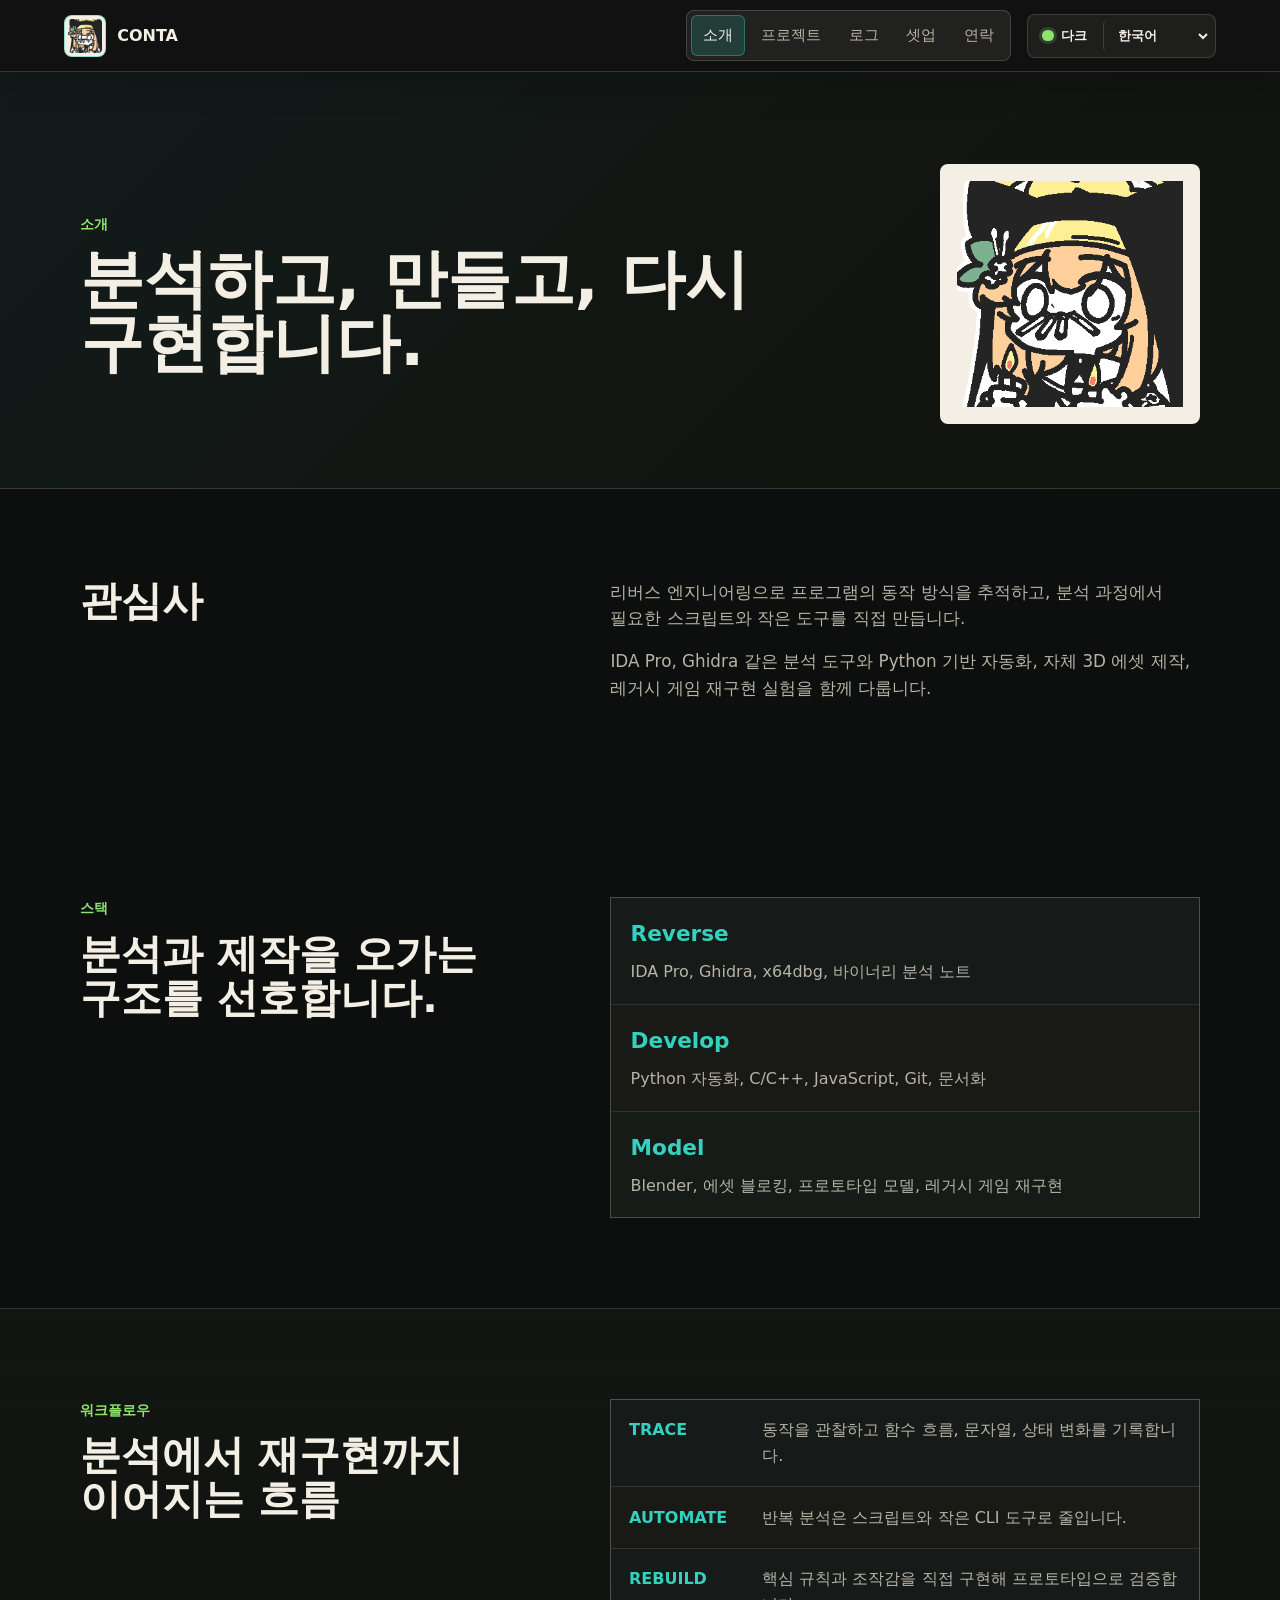
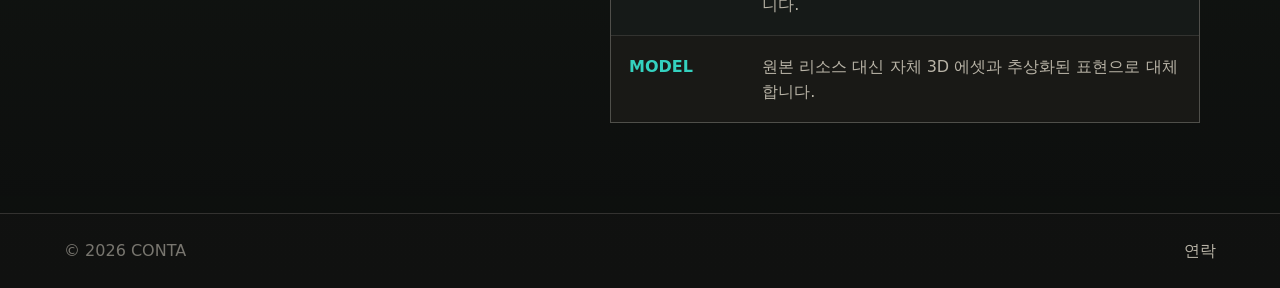
==== about.html @ db6c0907 "Adjust orbit profile and icon sizing" ====
<!doctype html>
<html lang="ko">
  <head>
    <meta charset="utf-8" />
    <meta name="viewport" content="width=device-width, initial-scale=1" />
    <meta
      name="description"
      content="CONTA의 소개. 리버스 엔지니어링, 개발, 레거시 게임 재구현에 관심을 둔 포트폴리오입니다."
    />
    <title>About | CONTA</title>
    <link rel="icon" type="image/png" href="assets/conta.png" />
    <link rel="stylesheet" href="styles.css?v=terminal-orbit-size-20260613" />
  </head>
  <body data-page="about">
    <header class="site-header" data-header>
      <a class="brand" href="index.html" aria-label="CONTA home">
        <img class="brand-avatar" src="assets/conta.png" alt="" />
        <span>CONTA</span>
      </a>
      <div class="header-actions">
        <nav class="site-nav" aria-label="Main navigation">
          <a href="about.html" data-nav="about" data-i18n="navAbout">About</a>
          <a href="projects.html" data-nav="projects" data-i18n="navProjects">Projects</a>
          <a href="blog.html" data-nav="blog" data-i18n="navBlog">Log</a>
          <a href="setup.html" data-nav="setup" data-i18n="navSetup">Setup</a>
          <a href="contact.html" data-nav="contact" data-i18n="navContact">Contact</a>
        </nav>
        <div class="site-controls" aria-label="Display preferences">
          <button class="theme-toggle" type="button" data-theme-toggle>
            <span class="theme-dot" aria-hidden="true"></span>
            <span data-theme-label>Dark</span>
          </button>
          <select class="language-select" data-lang-select aria-label="Language">
            <option value="ko">한국어</option>
            <option value="en">English</option>
            <option value="zh">中文</option>
          </select>
        </div>
      </div>
    </header>

    <main class="page-main">
      <section class="page-hero" aria-labelledby="about-title">
        <div class="section-inner page-hero-inner">
          <div>
            <p class="section-kicker" data-i18n="aboutKicker">About</p>
            <h1 id="about-title" data-i18n="aboutTitle">분석하고, 만들고, 시각화합니다.</h1>
          </div>
          <img class="page-avatar" src="assets/conta.png" alt="CONTA profile illustration" />
        </div>
      </section>

      <section class="section about-section">
        <div class="section-inner about-grid">
          <div>
            <h2 data-i18n="aboutInterestTitle">관심사</h2>
          </div>
          <div class="about-copy">
            <p data-i18n="aboutP1">
              리버스 엔지니어링을 통해 프로그램이 어떻게 동작하는지 살펴보고,
              분석 과정에서 필요한 스크립트와 작은 도구를 직접 만드는 일에
              관심이 많습니다.
            </p>
            <p data-i18n="aboutP2">
              IDA Pro, Ghidra 같은 분석 도구와 Python 기반 자동화, 그리고
              Blender를 활용한 자체 3D 에셋 제작과 레거시 게임 재구현 실험을
              함께 다루고 있습니다.
            </p>
          </div>
        </div>
      </section>

      <section class="section stack-section">
        <div class="section-inner stack-layout">
          <div>
            <p class="section-kicker" data-i18n="stackKicker">Stack</p>
            <h2 data-i18n="stackTitle">분석과 제작을 오가는 구조를 선호합니다.</h2>
          </div>
          <div class="stack-groups">
            <div class="stack-group">
              <h3>Reverse</h3>
              <p data-i18n="stackReverse">IDA Pro, Ghidra, x64dbg, binary analysis notes</p>
            </div>
            <div class="stack-group">
              <h3>Develop</h3>
              <p data-i18n="stackDevelop">Python tooling, C/C++, JavaScript, Git, documentation</p>
            </div>
            <div class="stack-group">
              <h3>Model</h3>
              <p data-i18n="stackModel">Blender, asset blocking, prototype models, legacy game recreation</p>
            </div>
          </div>
        </div>
      </section>

      <section class="section workflow-section">
        <div class="section-inner workflow-layout">
          <div>
            <p class="section-kicker" data-i18n="workflowKicker">Workflow</p>
            <h2 data-i18n="workflowTitle">분석에서 재구현까지 이어지는 흐름</h2>
          </div>
          <ol class="workflow-list">
            <li>
              <span>Trace</span>
              <p data-i18n="workflowTrace">동작을 관찰하고 함수 흐름, 문자열, 상태 변화를 기록합니다.</p>
            </li>
            <li>
              <span>Automate</span>
              <p data-i18n="workflowAutomate">반복 분석은 스크립트와 작은 CLI 도구로 줄입니다.</p>
            </li>
            <li>
              <span>Rebuild</span>
              <p data-i18n="workflowRebuild">핵심 규칙과 조작감을 직접 구현해 프로토타입으로 검증합니다.</p>
            </li>
            <li>
              <span>Model</span>
              <p data-i18n="workflowModel">원본 리소스 대신 자체 3D 에셋과 추상화된 표현으로 대체합니다.</p>
            </li>
          </ol>
        </div>
      </section>
    </main>

    <footer class="site-footer">
      <span>© 2026 CONTA</span>
      <a href="contact.html" data-i18n="footerContact">Contact</a>
    </footer>

    <script src="script.js?v=terminal-orbit-size-20260613"></script>
  </body>
</html>
---- styles.css ----
:root {
  color-scheme: dark;
  --bg: #101110;
  --bg-elevated: #171917;
  --bg-soft: #121410;
  --panel: rgba(23, 25, 23, 0.92);
  --panel-cool: rgba(18, 30, 30, 0.94);
  --panel-warm: rgba(33, 27, 20, 0.94);
  --panel-olive: rgba(24, 32, 21, 0.94);
  --ink: #f4efe5;
  --muted: #b8b3a6;
  --subtle: #78766f;
  --line: rgba(244, 239, 229, 0.15);
  --teal: #34d1bf;
  --amber: #ffb25f;
  --green: #8ee36d;
  --charcoal: #0b0c0b;
  --avatar-bg: #f4efe5;
  --header-bg: rgba(16, 17, 16, 0.5);
  --header-bg-strong: rgba(16, 17, 16, 0.88);
  --nav-bg: rgba(244, 239, 229, 0.075);
  --nav-hover-bg: rgba(244, 239, 229, 0.09);
  --nav-active-bg: rgba(52, 209, 191, 0.16);
  --nav-border: rgba(244, 239, 229, 0.16);
  --hero-band: rgba(18, 30, 30, 0.78);
  --content-band: rgba(13, 15, 14, 0.92);
  --content-band-alt: rgba(18, 22, 18, 0.98);
  --control-bg: rgba(244, 239, 229, 0.06);
  --button-secondary-bg: rgba(244, 239, 229, 0.08);
  --terminal-bg: rgba(8, 9, 8, 0.82);
  --terminal-chrome: rgba(244, 239, 229, 0.08);
  --shadow: rgba(0, 0, 0, 0.35);
  --page-gutter: clamp(1.25rem, 5vw, 4.5rem);
  --content-width: min(1120px, calc(100vw - (var(--page-gutter) * 2)));
  --section-y: clamp(4rem, 7vw, 6rem);
}

:root[data-theme="light"] {
  color-scheme: light;
  --bg: #f5f5f7;
  --bg-elevated: #ffffff;
  --bg-soft: #fbfbfd;
  --panel: rgba(255, 255, 255, 0.88);
  --panel-cool: rgba(239, 250, 248, 0.92);
  --panel-warm: rgba(255, 247, 236, 0.94);
  --panel-olive: rgba(243, 251, 239, 0.94);
  --ink: #1d1d1f;
  --muted: #5f6368;
  --subtle: #86868b;
  --line: rgba(29, 29, 31, 0.13);
  --teal: #007c78;
  --amber: #9b5b00;
  --green: #1f7a45;
  --charcoal: #ffffff;
  --avatar-bg: #ffffff;
  --header-bg: rgba(245, 245, 247, 0.72);
  --header-bg-strong: rgba(255, 255, 255, 0.9);
  --nav-bg: rgba(29, 29, 31, 0.055);
  --nav-hover-bg: rgba(29, 29, 31, 0.075);
  --nav-active-bg: rgba(0, 124, 120, 0.12);
  --nav-border: rgba(29, 29, 31, 0.12);
  --hero-band: rgba(239, 250, 248, 0.9);
  --content-band: rgba(255, 255, 255, 0.98);
  --content-band-alt: rgba(244, 248, 246, 0.96);
  --control-bg: rgba(29, 29, 31, 0.055);
  --button-secondary-bg: rgba(29, 29, 31, 0.055);
  --terminal-bg: rgba(255, 255, 255, 0.82);
  --terminal-chrome: rgba(29, 29, 31, 0.055);
  --shadow: rgba(0, 0, 0, 0.12);
}

* {
  box-sizing: border-box;
}

html {
  scroll-behavior: smooth;
}

body {
  margin: 0;
  background:
    linear-gradient(180deg, var(--bg), var(--content-band-alt) 38%, var(--bg) 100%);
  color: var(--ink);
  font-family:
    Inter, ui-sans-serif, system-ui, -apple-system, BlinkMacSystemFont, "Segoe UI",
    sans-serif;
  line-height: 1.6;
  letter-spacing: 0;
  transition:
    background 180ms ease,
    color 180ms ease;
}

a {
  color: inherit;
  text-decoration: none;
}

button {
  font: inherit;
  letter-spacing: 0;
}

.site-header {
  position: fixed;
  z-index: 20;
  top: 0;
  left: 0;
  right: 0;
  display: flex;
  align-items: center;
  justify-content: space-between;
  gap: 1.5rem;
  min-height: 72px;
  padding: 0 var(--page-gutter);
  background:
    linear-gradient(180deg, var(--header-bg-strong), var(--header-bg)),
    var(--bg);
  border-bottom: 1px solid var(--nav-border);
  box-shadow: 0 10px 34px rgba(0, 0, 0, 0.18);
  backdrop-filter: blur(18px);
  transition:
    background 180ms ease,
    border-color 180ms ease;
}

.site-header.is-scrolled {
  background:
    linear-gradient(180deg, var(--header-bg-strong), var(--header-bg)),
    var(--bg);
  border-color: var(--line);
}

.brand {
  display: inline-flex;
  align-items: center;
  gap: 0.7rem;
  min-width: max-content;
  font-weight: 700;
}

.brand-avatar {
  width: 42px;
  height: 42px;
  padding: 3px;
  border: 1px solid rgba(52, 209, 191, 0.5);
  border-radius: 8px;
  background: var(--avatar-bg);
  object-fit: contain;
}

.header-actions {
  display: flex;
  align-items: center;
  justify-content: flex-end;
  gap: 1rem;
  min-width: 0;
}

.site-nav {
  display: flex;
  align-items: center;
  gap: 0.25rem;
  padding: 0.24rem;
  border: 1px solid var(--nav-border);
  border-radius: 8px;
  color: var(--muted);
  background: var(--nav-bg);
  font-size: 0.95rem;
  scrollbar-width: none;
}

.site-nav::-webkit-scrollbar {
  display: none;
}

.site-nav a {
  padding: 0.46rem 0.68rem;
  border: 1px solid transparent;
  border-radius: 6px;
  white-space: nowrap;
  transition:
    background 160ms ease,
    color 160ms ease,
    border-color 160ms ease;
}

.site-nav a:hover,
.site-nav a.is-active {
  color: var(--ink);
  background: var(--nav-active-bg);
  border-color: color-mix(in srgb, var(--teal) 38%, transparent);
}

.site-nav a:hover {
  background: var(--nav-hover-bg);
}

.site-controls {
  display: inline-flex;
  align-items: center;
  gap: 0.35rem;
  padding: 0.25rem;
  border: 1px solid var(--line);
  border-radius: 8px;
  background: var(--control-bg);
}

.theme-toggle,
.language-select {
  min-height: 34px;
  border: 0;
  border-radius: 6px;
  color: var(--ink);
  background: transparent;
  font-size: 0.82rem;
  font-weight: 700;
}

.theme-toggle {
  display: inline-flex;
  align-items: center;
  gap: 0.45rem;
  padding: 0 0.65rem;
  cursor: pointer;
}

.theme-dot {
  width: 0.72rem;
  height: 0.72rem;
  border-radius: 50%;
  background: var(--green);
  box-shadow: 0 0 0 3px color-mix(in srgb, var(--green) 18%, transparent);
}

.language-select {
  padding: 0 1.8rem 0 0.65rem;
  border-left: 1px solid var(--line);
  appearance: auto;
  cursor: pointer;
}

.hero {
  position: relative;
  min-height: 84svh;
  overflow: hidden;
  display: grid;
  align-items: center;
  padding: clamp(6rem, 12vh, 8.25rem) 0 clamp(3.5rem, 7vh, 4.5rem);
  border-bottom: 1px solid var(--line);
}

.home-hero {
  background: var(--bg);
}

.hero-inner {
  position: relative;
  z-index: 1;
  width: var(--content-width);
  margin: 0 auto;
  display: grid;
  grid-template-columns: minmax(0, 760px);
  align-items: center;
}

.home-hero-inner {
  grid-template-columns: minmax(0, 0.95fr) minmax(min(100%, 340px), 0.82fr);
  gap: clamp(2rem, 5vw, 3.5rem);
}

.hero-copy,
.orbit-stage {
  min-width: 0;
}

.orbit-stage {
  position: relative;
  height: clamp(320px, 34vw, 440px);
  min-height: 0;
  justify-self: stretch;
  overflow: visible;
  display: grid;
  place-items: center;
  isolation: isolate;
}

.orbit-core {
  position: relative;
  z-index: 3;
  width: clamp(154px, 40%, 216px);
  max-width: calc(100% - 3rem);
  filter:
    drop-shadow(0 26px 52px rgba(0, 0, 0, 0.44))
    drop-shadow(0 0 14px rgba(142, 227, 109, 0.18));
  animation: profilePulse 6s ease-in-out infinite;
}

.orbit-node {
  position: absolute;
  z-index: 4;
  left: 50%;
  top: 50%;
  width: clamp(48px, 6.8vw, 76px);
  aspect-ratio: 1;
  display: grid;
  place-items: center;
  opacity: 1;
  pointer-events: none;
  --orbit-radius: clamp(160px, 26vw, 214px);
  --orbit-duration: 16s;
  --orbit-delay: 0s;
  transform: translate(-50%, -50%) rotate(0deg) translateX(var(--orbit-radius));
  animation: satelliteOrbit var(--orbit-duration) linear infinite;
  animation-delay: var(--orbit-delay);
}

.orbit-tool {
  width: 100%;
  max-height: 100%;
  object-fit: contain;
  filter: saturate(0.95) drop-shadow(0 10px 18px rgba(0, 0, 0, 0.25));
  transform: rotate(0deg);
  animation: satelliteUpright var(--orbit-duration) linear infinite;
  animation-delay: var(--orbit-delay);
}

.orbit-node-ida {
  --orbit-delay: 0s;
}

.orbit-node-ghidra {
  --orbit-delay: -3.2s;
}

.orbit-node-blender {
  --orbit-delay: -6.4s;
}

.orbit-node-x64dbg {
  --orbit-delay: -9.6s;
}

.orbit-node-ollydbg {
  --orbit-delay: -12.8s;
}

@keyframes profilePulse {
  0%,
  100% {
    transform: scale(1);
  }

  50% {
    transform: scale(1.015);
  }
}

@keyframes satelliteOrbit {
  0% {
    z-index: 5;
    transform: translate(-50%, -50%) rotate(0deg) translateX(var(--orbit-radius));
  }

  49.99% {
    z-index: 5;
    transform: translate(-50%, -50%) rotate(179.96deg) translateX(var(--orbit-radius));
  }

  50% {
    z-index: 1;
    transform: translate(-50%, -50%) rotate(180deg) translateX(var(--orbit-radius));
  }

  99.99% {
    z-index: 1;
    transform: translate(-50%, -50%) rotate(359.96deg) translateX(var(--orbit-radius));
  }

  100% {
    z-index: 5;
    transform: translate(-50%, -50%) rotate(360deg) translateX(var(--orbit-radius));
  }
}

@keyframes satelliteUpright {
  0% {
    transform: rotate(0deg) scale(1.08);
    filter: saturate(1.06) drop-shadow(0 14px 22px rgba(0, 0, 0, 0.3));
  }

  49.99% {
    transform: rotate(-179.96deg) scale(1.08);
    filter: saturate(1.06) drop-shadow(0 14px 22px rgba(0, 0, 0, 0.3));
  }

  50% {
    transform: rotate(-180deg) scale(0.84);
    filter: saturate(0.84) drop-shadow(0 7px 12px rgba(0, 0, 0, 0.18));
  }

  99.99% {
    transform: rotate(-359.96deg) scale(0.84);
    filter: saturate(0.84) drop-shadow(0 7px 12px rgba(0, 0, 0, 0.18));
  }

  100% {
    transform: rotate(-360deg) scale(1.08);
    filter: saturate(1.06) drop-shadow(0 14px 22px rgba(0, 0, 0, 0.3));
  }
}

.eyebrow,
.section-kicker {
  margin: 0 0 0.8rem;
  color: var(--green);
  font-size: 0.86rem;
  font-weight: 700;
  text-transform: uppercase;
}

.hero h1 {
  margin: 0;
  max-width: 720px;
  font-size: 5rem;
  line-height: 0.96;
  word-break: keep-all;
}

.hero-lede {
  margin: 1.35rem 0 0;
  max-width: 660px;
  color: var(--muted);
  font-size: 1.18rem;
  word-break: keep-all;
}

.hero-focus-list {
  display: flex;
  flex-wrap: wrap;
  gap: 0.55rem;
  margin: 1.4rem 0 0;
  padding: 0;
  list-style: none;
}

.hero-focus-list li {
  padding: 0.42rem 0.62rem;
  border: 1px solid rgba(244, 239, 229, 0.14);
  border-radius: 8px;
  color: var(--ink);
  background: var(--control-bg);
  font-size: 0.85rem;
  font-weight: 700;
}

.hero-actions {
  display: flex;
  flex-wrap: wrap;
  gap: 0.8rem;
  margin-top: 2rem;
}

.terminal-card {
  width: min(560px, 100%);
  max-width: 100%;
  margin-top: 1.4rem;
  overflow: hidden;
  border: 1px solid var(--line);
  border-radius: 8px;
  background: var(--terminal-bg);
  box-shadow: 0 22px 70px var(--shadow);
  backdrop-filter: blur(20px);
}

.terminal-titlebar {
  display: flex;
  align-items: center;
  gap: 0.45rem;
  min-height: 36px;
  padding: 0 0.85rem;
  border-bottom: 1px solid var(--line);
  background: var(--terminal-chrome);
}

.terminal-light {
  width: 0.72rem;
  height: 0.72rem;
  border-radius: 50%;
}

.terminal-red {
  background: #ff5f57;
}

.terminal-yellow {
  background: #ffbd2e;
}

.terminal-green {
  background: #28c840;
}

.terminal-title {
  margin-left: 0.45rem;
  color: var(--subtle);
  font-size: 0.78rem;
  font-weight: 800;
  letter-spacing: 0;
}

.terminal-card pre {
  margin: 0;
  padding: 0.95rem 1rem 1.05rem;
  overflow-x: auto;
  color: var(--ink);
  font-family: "SFMono-Regular", ui-monospace, Menlo, Monaco, Consolas, monospace;
  font-size: 0.86rem;
  line-height: 1.75;
}

.terminal-card code span {
  display: block;
}

.terminal-visual {
  position: relative;
  height: 172px;
  margin: 1rem;
  overflow: hidden;
  border: 1px solid rgba(142, 227, 109, 0.18);
  border-radius: 8px;
  background:
    linear-gradient(rgba(142, 227, 109, 0.07) 1px, transparent 1px),
    linear-gradient(90deg, rgba(142, 227, 109, 0.06) 1px, transparent 1px),
    radial-gradient(circle at 50% 76%, rgba(142, 227, 109, 0.12), transparent 46%),
    rgba(2, 12, 7, 0.72);
  background-size:
    100% 18px,
    22px 100%,
    auto,
    auto;
  box-shadow: inset 0 0 28px rgba(142, 227, 109, 0.08);
}

.terminal-visual::before {
  position: absolute;
  inset: 0;
  content: "";
  background: linear-gradient(180deg, transparent, rgba(142, 227, 109, 0.24), transparent);
  transform: translateY(-100%);
  animation: terminalScan 2.7s linear 0s 3 both;
}

.terminal-visual::after {
  position: absolute;
  inset: 0;
  content: "";
  background: radial-gradient(circle, transparent 54%, rgba(2, 12, 7, 0.5));
  pointer-events: none;
}

.terminal-sequence {
  position: absolute;
  inset: 0;
  z-index: 2;
  font-family: "SFMono-Regular", ui-monospace, Menlo, Monaco, Consolas, monospace;
}

.boot-ready {
  position: absolute;
  left: 50%;
  top: 50%;
  min-width: 154px;
  padding: 0.55rem 0.72rem;
  border: 1px solid rgba(142, 227, 109, 0.76);
  border-radius: 8px;
  color: #dfffce;
  background:
    linear-gradient(90deg, rgba(142, 227, 109, 0.28), rgba(123, 209, 255, 0.12)),
    rgba(5, 24, 13, 0.9);
  box-shadow:
    0 0 0 1px rgba(142, 227, 109, 0.18),
    0 0 28px rgba(142, 227, 109, 0.38);
  font-size: 0.78rem;
  font-weight: 900;
  letter-spacing: 0.08em;
  text-align: center;
  text-shadow: 0 0 12px rgba(142, 227, 109, 0.62);
  transform: translate(-50%, -50%) scale(0.78);
  opacity: 0;
  animation: bootReady 10.8s ease-in-out forwards;
}

.boot-log {
  position: absolute;
  left: 1rem;
  right: 1rem;
  bottom: -16rem;
  display: grid;
  gap: 0.3rem;
  color: rgba(188, 255, 160, 0.88);
  font-size: 0.68rem;
  line-height: 1.2;
  text-shadow: 0 0 12px rgba(142, 227, 109, 0.55);
  animation: bootLog 10.8s cubic-bezier(0.2, 0.86, 0.28, 1) forwards;
}

.boot-log span {
  display: block;
}

.boot-greeting {
  position: absolute;
  left: 1rem;
  right: 1rem;
  top: 50%;
  display: grid;
  gap: 0.42rem;
  color: #dfffce;
  font-size: 0.82rem;
  font-weight: 800;
  line-height: 1.25;
  text-shadow:
    0 0 12px rgba(142, 227, 109, 0.66),
    0 0 24px rgba(123, 209, 255, 0.24);
  transform: translateY(-34%) translateX(-0.5rem);
  opacity: 0;
  animation: bootGreeting 10.8s ease-in-out forwards;
}

@keyframes terminalScan {
  0% {
    transform: translateY(-105%);
  }

  100% {
    transform: translateY(105%);
  }
}

@keyframes bootReady {
  0% {
    transform: translate(-50%, -50%) scale(0.78);
    opacity: 0;
  }

  8%,
  20% {
    transform: translate(-50%, -50%) scale(1);
    opacity: 1;
  }

  28%,
  100% {
    transform: translate(-50%, -50%) scale(1.08);
    opacity: 0;
  }
}

@keyframes bootLog {
  0%,
  18% {
    transform: translateY(0);
    opacity: 0;
  }

  24% {
    opacity: 1;
  }

  70% {
    transform: translateY(-306px);
    opacity: 1;
  }

  80%,
  100% {
    transform: translateY(-330px);
    opacity: 0;
  }
}

@keyframes bootGreeting {
  0%,
  72% {
    transform: translateY(-28%) translateX(-0.5rem);
    opacity: 0;
  }

  82%,
  100% {
    transform: translateY(-34%) translateX(0);
    opacity: 1;
  }
}

.button {
  display: inline-flex;
  align-items: center;
  justify-content: center;
  min-height: 46px;
  padding: 0.8rem 1.05rem;
  border: 1px solid var(--line);
  border-radius: 8px;
  font-weight: 700;
  transition:
    transform 160ms ease,
    border-color 160ms ease,
    background 160ms ease;
}

.button:hover {
  transform: translateY(-2px);
}

.button-primary {
  color: var(--charcoal);
  border-color: transparent;
  background: var(--green);
}

.button-secondary {
  color: var(--ink);
  background: var(--button-secondary-bg);
}

.button-secondary:hover {
  border-color: rgba(52, 209, 191, 0.58);
}

.section {
  padding: var(--section-y) 0;
}

.page-main {
  min-height: calc(100svh - 73px);
  padding-top: 72px;
}

.page-hero {
  padding: 5.75rem 0 4rem;
  background:
    linear-gradient(135deg, var(--hero-band), var(--bg-soft) 72%),
    var(--bg-soft);
  border-bottom: 1px solid var(--line);
}

.page-hero-inner,
.contact-card {
  display: grid;
  grid-template-columns: minmax(0, 1fr) minmax(180px, 260px);
  gap: 3rem;
  align-items: center;
}

.contact-card {
  grid-template-columns: minmax(160px, 220px) minmax(0, 1fr);
  padding: clamp(1rem, 3vw, 1.5rem);
  border: 1px solid var(--line);
  border-left: 3px solid var(--teal);
  border-radius: 8px;
  background:
    linear-gradient(135deg, var(--panel-cool), transparent 66%),
    var(--panel);
  box-shadow: 0 18px 48px var(--shadow);
}

.page-hero h1 {
  margin: 0;
  max-width: 760px;
  font-size: 4rem;
  line-height: 1;
  word-break: keep-all;
}

.page-lede {
  margin: 0;
  max-width: 620px;
  color: var(--muted);
  font-size: 1.05rem;
  word-break: keep-all;
}

.page-avatar {
  width: min(260px, 100%);
  justify-self: end;
  padding: 1rem;
  border: 1px solid rgba(244, 239, 229, 0.16);
  border-radius: 8px;
  background: var(--avatar-bg);
  object-fit: contain;
}

.section-inner {
  width: var(--content-width);
  margin: 0 auto;
}

.about-section {
  background: var(--content-band);
}

.about-grid,
.stack-layout,
.workflow-layout {
  display: grid;
  grid-template-columns: minmax(0, 0.9fr) minmax(0, 1.1fr);
  gap: 3rem;
  align-items: start;
}

.section h2 {
  margin: 0;
  font-size: 2.55rem;
  line-height: 1.08;
  word-break: keep-all;
}

.about-copy {
  color: var(--muted);
  font-size: 1.05rem;
  word-break: keep-all;
}

.about-copy p {
  margin: 0 0 1rem;
}

.projects-section {
  background:
    linear-gradient(180deg, var(--content-band-alt), var(--content-band)),
    var(--bg-soft);
  border-top: 1px solid var(--line);
  border-bottom: 1px solid var(--line);
}

.setup-section {
  background: var(--content-band);
}

.project-grid {
  display: grid;
  grid-template-columns: repeat(auto-fit, minmax(min(100%, 300px), 1fr));
  gap: 1rem;
}

.project-card {
  min-height: 280px;
  display: flex;
  flex-direction: column;
  gap: 1rem;
  padding: 1.35rem;
  border: 1px solid var(--line);
  border-left-width: 3px;
  border-radius: 8px;
  background: var(--panel);
  box-shadow: inset 0 1px 0 rgba(244, 239, 229, 0.04);
  transition:
    transform 180ms ease,
    border-color 180ms ease,
    opacity 160ms ease;
}

.project-card:nth-child(3n + 1) {
  border-left-color: var(--teal);
  background: linear-gradient(135deg, var(--panel-cool), var(--panel));
}

.project-card:nth-child(3n + 2) {
  border-left-color: var(--amber);
  background: linear-gradient(135deg, var(--panel-warm), var(--panel));
}

.project-card:nth-child(3n) {
  border-left-color: var(--green);
  background: linear-gradient(135deg, var(--panel-olive), var(--panel));
}

.project-card:hover {
  transform: translateY(-4px);
  border-color: rgba(52, 209, 191, 0.52);
}

.setup-grid {
  display: grid;
  grid-template-columns: repeat(auto-fit, minmax(min(100%, 300px), 1fr));
  gap: 1rem;
}

.setup-card {
  min-height: 360px;
  display: flex;
  flex-direction: column;
  gap: 1.2rem;
  padding: 1.35rem;
  border: 1px solid var(--line);
  border-left-width: 3px;
  border-radius: 8px;
  background: var(--panel);
  box-shadow: inset 0 1px 0 rgba(244, 239, 229, 0.04);
}

.setup-card-main {
  border-color: rgba(142, 227, 109, 0.42);
  background: linear-gradient(135deg, var(--panel-olive), var(--panel));
}

.setup-card:nth-child(2) {
  border-left-color: var(--teal);
  background: linear-gradient(135deg, var(--panel-cool), var(--panel));
}

.setup-card:nth-child(3) {
  border-left-color: var(--amber);
  background: linear-gradient(135deg, var(--panel-warm), var(--panel));
}

.setup-card h2 {
  margin: 0;
  font-size: 1.45rem;
  line-height: 1.15;
}

.spec-list {
  display: grid;
  gap: 1px;
  margin: 0;
  border: 1px solid var(--line);
  background: var(--line);
}

.spec-list div {
  display: grid;
  grid-template-columns: minmax(92px, 0.42fr) minmax(0, 1fr);
  gap: 1rem;
  padding: 0.9rem;
  background: var(--bg-elevated);
}

.spec-list div:nth-child(even) {
  background: color-mix(in srgb, var(--bg-elevated) 78%, var(--panel-cool));
}

.spec-list dt,
.spec-list dd {
  margin: 0;
}

.spec-list dt {
  color: var(--green);
  font-size: 0.82rem;
  font-weight: 700;
  text-transform: uppercase;
}

.spec-list dd {
  color: var(--ink);
  word-break: keep-all;
}

.project-meta {
  display: flex;
  justify-content: space-between;
  gap: 1rem;
  color: var(--amber);
  font-size: 0.83rem;
  font-weight: 700;
  text-transform: uppercase;
}

.project-card h2,
.project-card h3,
.stack-group h3 {
  margin: 0;
  font-size: 1.35rem;
}

.project-card p,
.stack-group p {
  margin: 0;
  color: var(--muted);
}

.project-facts {
  display: grid;
  gap: 0.65rem;
  margin: 0;
}

.project-facts div {
  display: grid;
  gap: 0.25rem;
}

.project-facts dt,
.project-facts dd {
  margin: 0;
}

.project-facts dt {
  color: var(--green);
  font-size: 0.74rem;
  font-weight: 800;
  text-transform: uppercase;
}

.project-facts dd {
  color: var(--muted);
  font-size: 0.92rem;
}

.tech-list {
  display: flex;
  flex-wrap: wrap;
  gap: 0.5rem;
  margin: auto 0 0;
  padding: 0;
  list-style: none;
}

.tech-list li {
  padding: 0.35rem 0.55rem;
  border: 1px solid rgba(244, 239, 229, 0.14);
  border-radius: 999px;
  color: var(--ink);
  background: var(--control-bg);
  font-size: 0.82rem;
}

.blog-section {
  background:
    linear-gradient(180deg, var(--content-band-alt), var(--content-band)),
    var(--bg);
  border-top: 1px solid var(--line);
}

.blog-feed {
  display: grid;
  gap: clamp(1rem, 3vw, 1.5rem);
  max-width: min(920px, var(--content-width));
}

.blog-post {
  display: grid;
  gap: 1.1rem;
  padding: clamp(1.1rem, 3vw, 1.6rem);
  border: 1px solid var(--line);
  border-left: 3px solid var(--teal);
  border-radius: 8px;
  background:
    linear-gradient(135deg, var(--panel-cool), transparent 58%),
    var(--panel);
  box-shadow: 0 18px 48px var(--shadow);
}

.blog-post:nth-child(even) {
  border-left-color: var(--amber);
  background:
    linear-gradient(135deg, var(--panel-warm), transparent 58%),
    var(--panel);
}

.blog-post-header {
  display: flex;
  align-items: flex-start;
  justify-content: space-between;
  gap: 1rem;
}

.blog-post h2 {
  margin: 0.3rem 0 0;
  font-size: clamp(1.55rem, 4vw, 2.25rem);
  line-height: 1.14;
  word-break: keep-all;
}

.blog-post > p,
.blog-copy p {
  max-width: 68ch;
  margin: 0;
  color: var(--muted);
  font-size: 1.03rem;
  word-break: keep-all;
}

.blog-copy {
  display: grid;
  gap: 0.85rem;
}

.blog-meta {
  justify-content: flex-start;
  margin: 0;
}

.blog-author {
  width: clamp(48px, 10vw, 66px);
  height: clamp(48px, 10vw, 66px);
  flex: 0 0 auto;
  padding: 4px;
  border: 1px solid var(--line);
  border-radius: 8px;
  background: var(--avatar-bg);
  object-fit: contain;
}

.blog-media {
  display: grid;
  gap: 0.7rem;
  margin: 0;
}

.blog-media figcaption {
  color: var(--subtle);
  font-size: 0.88rem;
}

.blog-media-file img,
.blog-media-file video {
  display: block;
  width: 100%;
  max-height: 580px;
  border: 1px solid var(--line);
  border-radius: 8px;
  background: var(--bg-elevated);
  object-fit: contain;
}

.blog-media-gallery {
  grid-template-columns: repeat(auto-fit, minmax(min(100%, 240px), 1fr));
}

.blog-media-gallery figcaption {
  grid-column: 1 / -1;
}

.gallery-item {
  overflow: hidden;
  display: grid;
  gap: 0.55rem;
  align-content: start;
  border: 1px solid var(--line);
  border-radius: 8px;
  background: var(--bg-elevated);
}

.gallery-item img,
.gallery-item video {
  display: block;
  width: 100%;
  aspect-ratio: 16 / 10;
  background: var(--bg);
  object-fit: contain;
}

.gallery-item span {
  padding: 0 0.75rem 0.75rem;
  color: var(--subtle);
  font-size: 0.82rem;
}

.blog-terminal {
  width: 100%;
  min-height: 190px;
}

.blog-terminal pre {
  margin: 0;
  padding: 1rem;
  overflow-x: auto;
  color: var(--green);
  font-family: "SFMono-Regular", Consolas, "Liberation Mono", monospace;
  font-size: clamp(0.82rem, 2vw, 0.95rem);
  line-height: 1.7;
}

.blog-media-split {
  grid-template-columns: minmax(0, 1fr) minmax(0, 1fr);
}

.blog-media-split figcaption {
  grid-column: 1 / -1;
}

.media-tile {
  position: relative;
  min-height: clamp(170px, 26vw, 240px);
  overflow: hidden;
  display: grid;
  place-items: center;
  border: 1px solid var(--line);
  border-radius: 8px;
  background:
    linear-gradient(135deg, rgba(52, 209, 191, 0.1), rgba(255, 178, 95, 0.08)),
    var(--bg-elevated);
}

.media-tile img {
  width: min(45%, 110px);
  height: auto;
  object-fit: contain;
  filter: drop-shadow(0 18px 28px var(--shadow));
}

.media-tile span:not(.play-mark) {
  position: absolute;
  left: 1rem;
  bottom: 0.85rem;
  color: var(--muted);
  font-size: 0.82rem;
  font-weight: 800;
  text-transform: uppercase;
}

.media-tile-video {
  background:
    linear-gradient(135deg, rgba(142, 227, 109, 0.14), rgba(52, 209, 191, 0.08)),
    var(--bg-elevated);
}

.play-mark {
  position: relative;
  width: 58px;
  height: 58px;
  border: 1px solid var(--line);
  border-radius: 50%;
  background: var(--control-bg);
}

.play-mark::after {
  content: "";
  position: absolute;
  width: 0;
  height: 0;
  top: 18px;
  left: 23px;
  border-top: 10px solid transparent;
  border-bottom: 10px solid transparent;
  border-left: 15px solid var(--ink);
}

.blog-empty {
  margin: 0;
  padding: 1.2rem;
  border: 1px solid var(--line);
  border-left: 3px solid var(--amber);
  border-radius: 8px;
  color: var(--muted);
  background: var(--panel);
}

.admin-shell {
  display: grid;
  gap: 1rem;
}

.admin-panel {
  display: grid;
  gap: 1rem;
  padding: clamp(1rem, 3vw, 1.5rem);
  border: 1px solid var(--line);
  border-left: 3px solid var(--green);
  border-radius: 8px;
  background:
    linear-gradient(135deg, var(--panel-olive), transparent 62%),
    var(--panel);
  box-shadow: 0 18px 48px var(--shadow);
}

.admin-form {
  display: grid;
  gap: 1rem;
}

.admin-grid {
  display: grid;
  grid-template-columns: repeat(3, minmax(0, 1fr));
  gap: 0.8rem;
}

.admin-field {
  display: grid;
  gap: 0.35rem;
  color: var(--subtle);
  font-size: 0.78rem;
  font-weight: 800;
  text-transform: uppercase;
}

.admin-field input,
.admin-field textarea {
  width: 100%;
  border: 1px solid var(--line);
  border-radius: 8px;
  padding: 0.85rem;
  color: var(--ink);
  background: var(--bg-elevated);
  font: inherit;
  text-transform: none;
}

.admin-field textarea {
  min-height: 180px;
  resize: vertical;
}

.admin-field input:focus,
.admin-field textarea:focus {
  outline: 2px solid color-mix(in srgb, var(--teal) 45%, transparent);
  outline-offset: 2px;
}

.admin-status {
  margin: 0;
  color: var(--muted);
  overflow-wrap: anywhere;
}

.stack-section {
  background: var(--content-band);
}

.workflow-section {
  background:
    linear-gradient(180deg, var(--content-band-alt), var(--content-band)),
    var(--bg-soft);
  border-top: 1px solid var(--line);
}

.workflow-list {
  display: grid;
  gap: 1px;
  margin: 0;
  padding: 0;
  border: 1px solid var(--line);
  background: var(--line);
  list-style: none;
}

.workflow-list li {
  display: grid;
  grid-template-columns: minmax(90px, 0.28fr) minmax(0, 1fr);
  gap: 1rem;
  padding: 1.1rem;
  background: var(--bg-elevated);
}

.workflow-list li:nth-child(odd) {
  background: color-mix(in srgb, var(--bg-elevated) 78%, var(--panel-cool));
}

.workflow-list li:nth-child(even) {
  background: color-mix(in srgb, var(--bg-elevated) 78%, var(--panel-warm));
}

.workflow-list span {
  color: var(--teal);
  font-weight: 800;
  text-transform: uppercase;
}

.workflow-list p {
  margin: 0;
  color: var(--muted);
}

.stack-groups {
  display: grid;
  gap: 1px;
  border: 1px solid var(--line);
  background: var(--line);
}

.stack-group {
  padding: 1.2rem;
  background: var(--bg-elevated);
}

.stack-group:nth-child(3n + 1) {
  background: color-mix(in srgb, var(--bg-elevated) 76%, var(--panel-cool));
}

.stack-group:nth-child(3n + 2) {
  background: color-mix(in srgb, var(--bg-elevated) 76%, var(--panel-warm));
}

.stack-group:nth-child(3n) {
  background: color-mix(in srgb, var(--bg-elevated) 76%, var(--panel-olive));
}

.stack-group h3 {
  margin-bottom: 0.45rem;
  color: var(--teal);
}

.site-footer {
  display: flex;
  justify-content: space-between;
  gap: 1rem;
  padding: 1.5rem var(--page-gutter);
  color: var(--subtle);
  border-top: 1px solid var(--line);
}

.site-footer a {
  color: var(--muted);
}

@media (max-width: 900px) {
  .site-header {
    position: sticky;
    padding: 0 1.25rem;
  }

  .header-actions {
    gap: 0.75rem;
    flex-wrap: wrap;
  }

  .site-nav {
    gap: 0.35rem;
    font-size: 0.88rem;
  }

  .hero {
    min-height: auto;
    padding: 5.5rem 0 3.5rem;
  }

  .page-main {
    padding-top: 0;
  }

  .hero-inner,
  .home-hero-inner,
  .about-grid,
  .page-hero-inner,
  .contact-card,
  .stack-layout,
  .workflow-layout {
    grid-template-columns: 1fr;
  }

  .hero h1 {
    font-size: 3.45rem;
  }

  .orbit-stage,
  .page-avatar {
    justify-self: start;
  }

  .orbit-stage {
    width: min(520px, 100%);
    height: clamp(320px, 62vw, 460px);
    min-height: 0;
  }

}

@media (max-width: 720px) {
  .project-grid,
  .setup-grid {
    grid-template-columns: 1fr;
  }
}

@media (max-width: 640px) {
  .site-header {
    align-items: flex-start;
    min-height: auto;
    gap: 0.75rem;
    padding-top: 0.65rem;
    padding-bottom: 0.65rem;
    flex-direction: column;
  }

  .header-actions {
    width: 100%;
    flex-direction: row;
    align-items: center;
    justify-content: space-between;
    gap: 0.55rem;
    flex-wrap: wrap;
  }

  .site-nav {
    order: 2;
    width: 100%;
    flex: 0 0 100%;
    overflow-x: auto;
    padding-bottom: 0.15rem;
  }

  .site-nav a {
    padding-top: 0.35rem;
    padding-bottom: 0.35rem;
  }

  .site-controls {
    order: 1;
    flex: 0 0 auto;
    align-self: flex-start;
    margin-left: auto;
  }

  .theme-toggle,
  .language-select {
    min-height: 32px;
    font-size: 0.78rem;
  }

  .theme-toggle {
    padding: 0 0.5rem;
  }

  .language-select {
    padding-left: 0.5rem;
  }

  .hero {
    padding-top: 3.5rem;
    padding-bottom: 3rem;
  }

  .hero h1 {
    font-size: 2.75rem;
  }

  .orbit-stage {
    height: clamp(310px, 94vw, 420px);
    min-height: 0;
  }

  .page-hero {
    padding: 4rem 0 3rem;
  }

  .page-hero h1 {
    font-size: 2.55rem;
  }

  .page-lede {
    font-size: 1rem;
  }

  .hero-lede,
  .about-copy,
  .page-lede,
  .project-card p,
  .project-facts dd,
  .spec-list dd,
  .workflow-list p,
  .blog-post > p,
  .blog-copy p,
  .blog-media figcaption {
    font-size: 1rem;
    word-break: keep-all;
    overflow-wrap: break-word;
  }

  .page-hero h1,
  .section h2,
  .button {
    word-break: keep-all;
    overflow-wrap: break-word;
  }

  .button {
    max-width: 100%;
    white-space: normal;
    text-align: center;
  }

  .section {
    padding: 4rem 0;
  }

  .section h2 {
    font-size: 1.9rem;
  }

  .project-card {
    min-height: 300px;
  }

  .blog-post-header {
    align-items: center;
  }

  .blog-media-split,
  .admin-grid {
    grid-template-columns: 1fr;
  }

  .setup-card {
    min-height: auto;
  }

  .spec-list div {
    grid-template-columns: 1fr;
    gap: 0.25rem;
  }

  .workflow-list li {
    grid-template-columns: 1fr;
    gap: 0.35rem;
  }

  .site-footer {
    flex-direction: column;
  }
}

@media (max-width: 360px) {
  .site-nav {
    justify-content: space-between;
  }

  .site-controls {
    width: 100%;
    justify-content: space-between;
    margin-left: 0;
  }
}
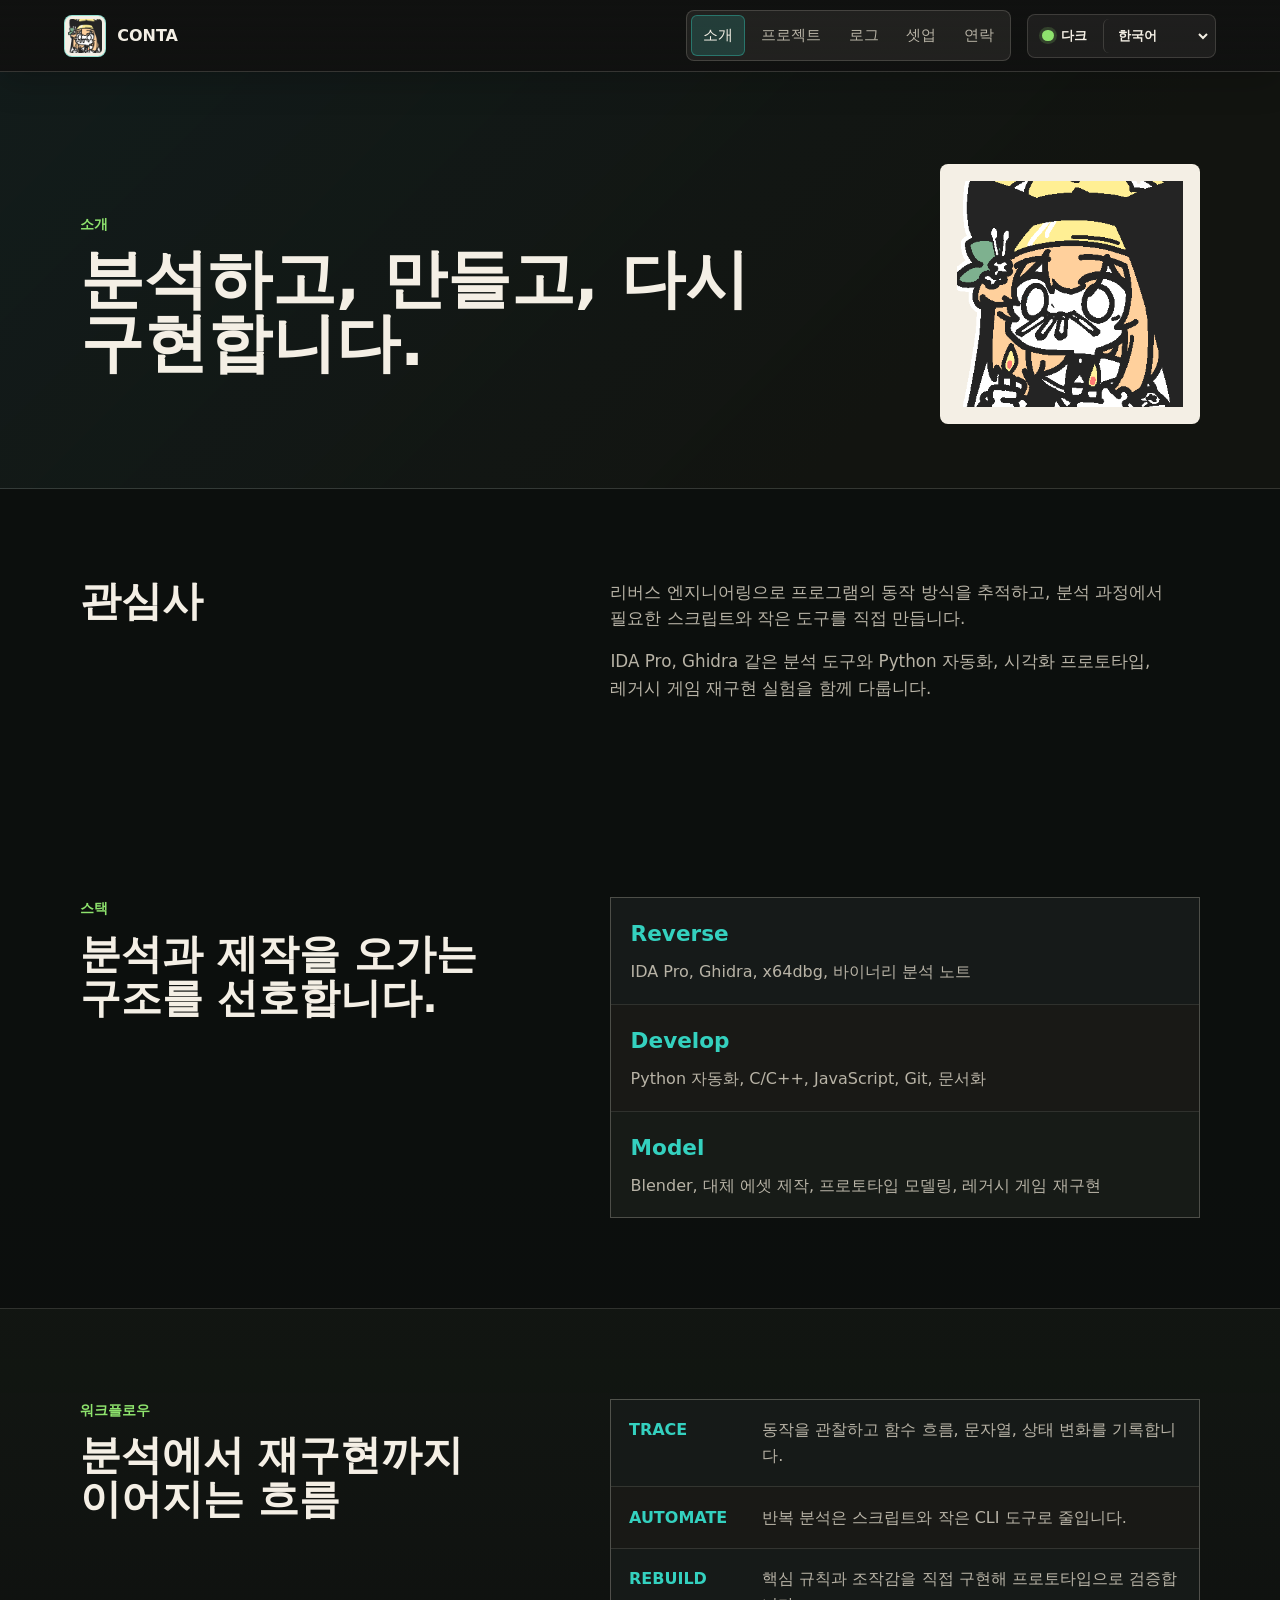
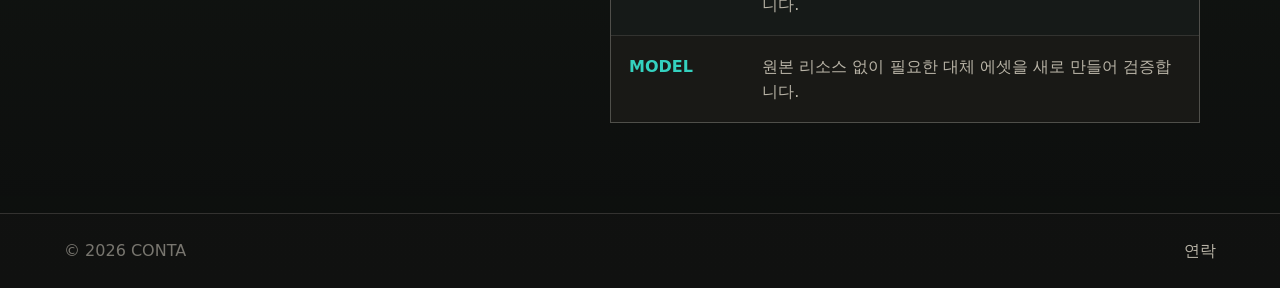
==== commit b04607bf: "Refine multilingual copy and layout" ====
--- a/about.html
+++ b/about.html
@@ -9,7 +9,7 @@
     />
     <title>About | CONTA</title>
     <link rel="icon" type="image/png" href="assets/conta.png" />
-    <link rel="stylesheet" href="styles.css?v=terminal-orbit-size-20260613" />
+    <link rel="stylesheet" href="styles.css?v=language-layout-20260613" />
   </head>
   <body data-page="about">
     <header class="site-header" data-header>
@@ -62,9 +62,8 @@
               관심이 많습니다.
             </p>
             <p data-i18n="aboutP2">
-              IDA Pro, Ghidra 같은 분석 도구와 Python 기반 자동화, 그리고
-              Blender를 활용한 자체 3D 에셋 제작과 레거시 게임 재구현 실험을
-              함께 다루고 있습니다.
+              IDA Pro, Ghidra 같은 분석 도구와 Python 자동화, 시각화 프로토타입,
+              레거시 게임 재구현 실험을 함께 다룹니다.
             </p>
           </div>
         </div>
@@ -87,7 +86,7 @@
             </div>
             <div class="stack-group">
               <h3>Model</h3>
-              <p data-i18n="stackModel">Blender, asset blocking, prototype models, legacy game recreation</p>
+              <p data-i18n="stackModel">Blender, 대체 에셋 제작, 프로토타입 모델링, 레거시 게임 재구현</p>
             </div>
           </div>
         </div>
@@ -114,7 +113,7 @@
             </li>
             <li>
               <span>Model</span>
-              <p data-i18n="workflowModel">원본 리소스 대신 자체 3D 에셋과 추상화된 표현으로 대체합니다.</p>
+              <p data-i18n="workflowModel">원본 리소스 없이 필요한 대체 에셋을 새로 만들어 검증합니다.</p>
             </li>
           </ol>
         </div>
@@ -126,6 +125,6 @@
       <a href="contact.html" data-i18n="footerContact">Contact</a>
     </footer>
 
-    <script src="script.js?v=terminal-orbit-size-20260613"></script>
+    <script src="script.js?v=language-layout-20260613"></script>
   </body>
 </html>
--- a/styles.css
+++ b/styles.css
@@ -302,7 +302,7 @@
   z-index: 4;
   left: 50%;
   top: 50%;
-  width: clamp(48px, 6.8vw, 76px);
+  width: clamp(54px, 7.2vw, 80px);
   aspect-ratio: 1;
   display: grid;
   place-items: center;
@@ -310,10 +310,8 @@
   pointer-events: none;
   --orbit-radius: clamp(160px, 26vw, 214px);
   --orbit-duration: 16s;
-  --orbit-delay: 0s;
   transform: translate(-50%, -50%) rotate(0deg) translateX(var(--orbit-radius));
-  animation: satelliteOrbit var(--orbit-duration) linear infinite;
-  animation-delay: var(--orbit-delay);
+  will-change: transform;
 }
 
 .orbit-tool {
@@ -321,29 +319,8 @@
   max-height: 100%;
   object-fit: contain;
   filter: saturate(0.95) drop-shadow(0 10px 18px rgba(0, 0, 0, 0.25));
-  transform: rotate(0deg);
-  animation: satelliteUpright var(--orbit-duration) linear infinite;
-  animation-delay: var(--orbit-delay);
-}
-
-.orbit-node-ida {
-  --orbit-delay: 0s;
-}
-
-.orbit-node-ghidra {
-  --orbit-delay: -3.2s;
-}
-
-.orbit-node-blender {
-  --orbit-delay: -6.4s;
-}
-
-.orbit-node-x64dbg {
-  --orbit-delay: -9.6s;
-}
-
-.orbit-node-ollydbg {
-  --orbit-delay: -12.8s;
+  transform: none;
+  will-change: auto;
 }
 
 @keyframes profilePulse {
@@ -354,60 +331,6 @@
 
   50% {
     transform: scale(1.015);
-  }
-}
-
-@keyframes satelliteOrbit {
-  0% {
-    z-index: 5;
-    transform: translate(-50%, -50%) rotate(0deg) translateX(var(--orbit-radius));
-  }
-
-  49.99% {
-    z-index: 5;
-    transform: translate(-50%, -50%) rotate(179.96deg) translateX(var(--orbit-radius));
-  }
-
-  50% {
-    z-index: 1;
-    transform: translate(-50%, -50%) rotate(180deg) translateX(var(--orbit-radius));
-  }
-
-  99.99% {
-    z-index: 1;
-    transform: translate(-50%, -50%) rotate(359.96deg) translateX(var(--orbit-radius));
-  }
-
-  100% {
-    z-index: 5;
-    transform: translate(-50%, -50%) rotate(360deg) translateX(var(--orbit-radius));
-  }
-}
-
-@keyframes satelliteUpright {
-  0% {
-    transform: rotate(0deg) scale(1.08);
-    filter: saturate(1.06) drop-shadow(0 14px 22px rgba(0, 0, 0, 0.3));
-  }
-
-  49.99% {
-    transform: rotate(-179.96deg) scale(1.08);
-    filter: saturate(1.06) drop-shadow(0 14px 22px rgba(0, 0, 0, 0.3));
-  }
-
-  50% {
-    transform: rotate(-180deg) scale(0.84);
-    filter: saturate(0.84) drop-shadow(0 7px 12px rgba(0, 0, 0, 0.18));
-  }
-
-  99.99% {
-    transform: rotate(-359.96deg) scale(0.84);
-    filter: saturate(0.84) drop-shadow(0 7px 12px rgba(0, 0, 0, 0.18));
-  }
-
-  100% {
-    transform: rotate(-360deg) scale(1.08);
-    filter: saturate(1.06) drop-shadow(0 14px 22px rgba(0, 0, 0, 0.3));
   }
 }
 
@@ -811,6 +734,12 @@
   align-items: start;
 }
 
+.about-grid > *,
+.stack-layout > *,
+.workflow-layout > * {
+  min-width: 0;
+}
+
 .section h2 {
   margin: 0;
   font-size: 2.55rem;
@@ -1367,6 +1296,8 @@
 }
 
 .stack-groups {
+  width: 100%;
+  min-width: 0;
   display: grid;
   gap: 1px;
   border: 1px solid var(--line);
@@ -1374,6 +1305,7 @@
 }
 
 .stack-group {
+  min-width: 0;
   padding: 1.2rem;
   background: var(--bg-elevated);
 }
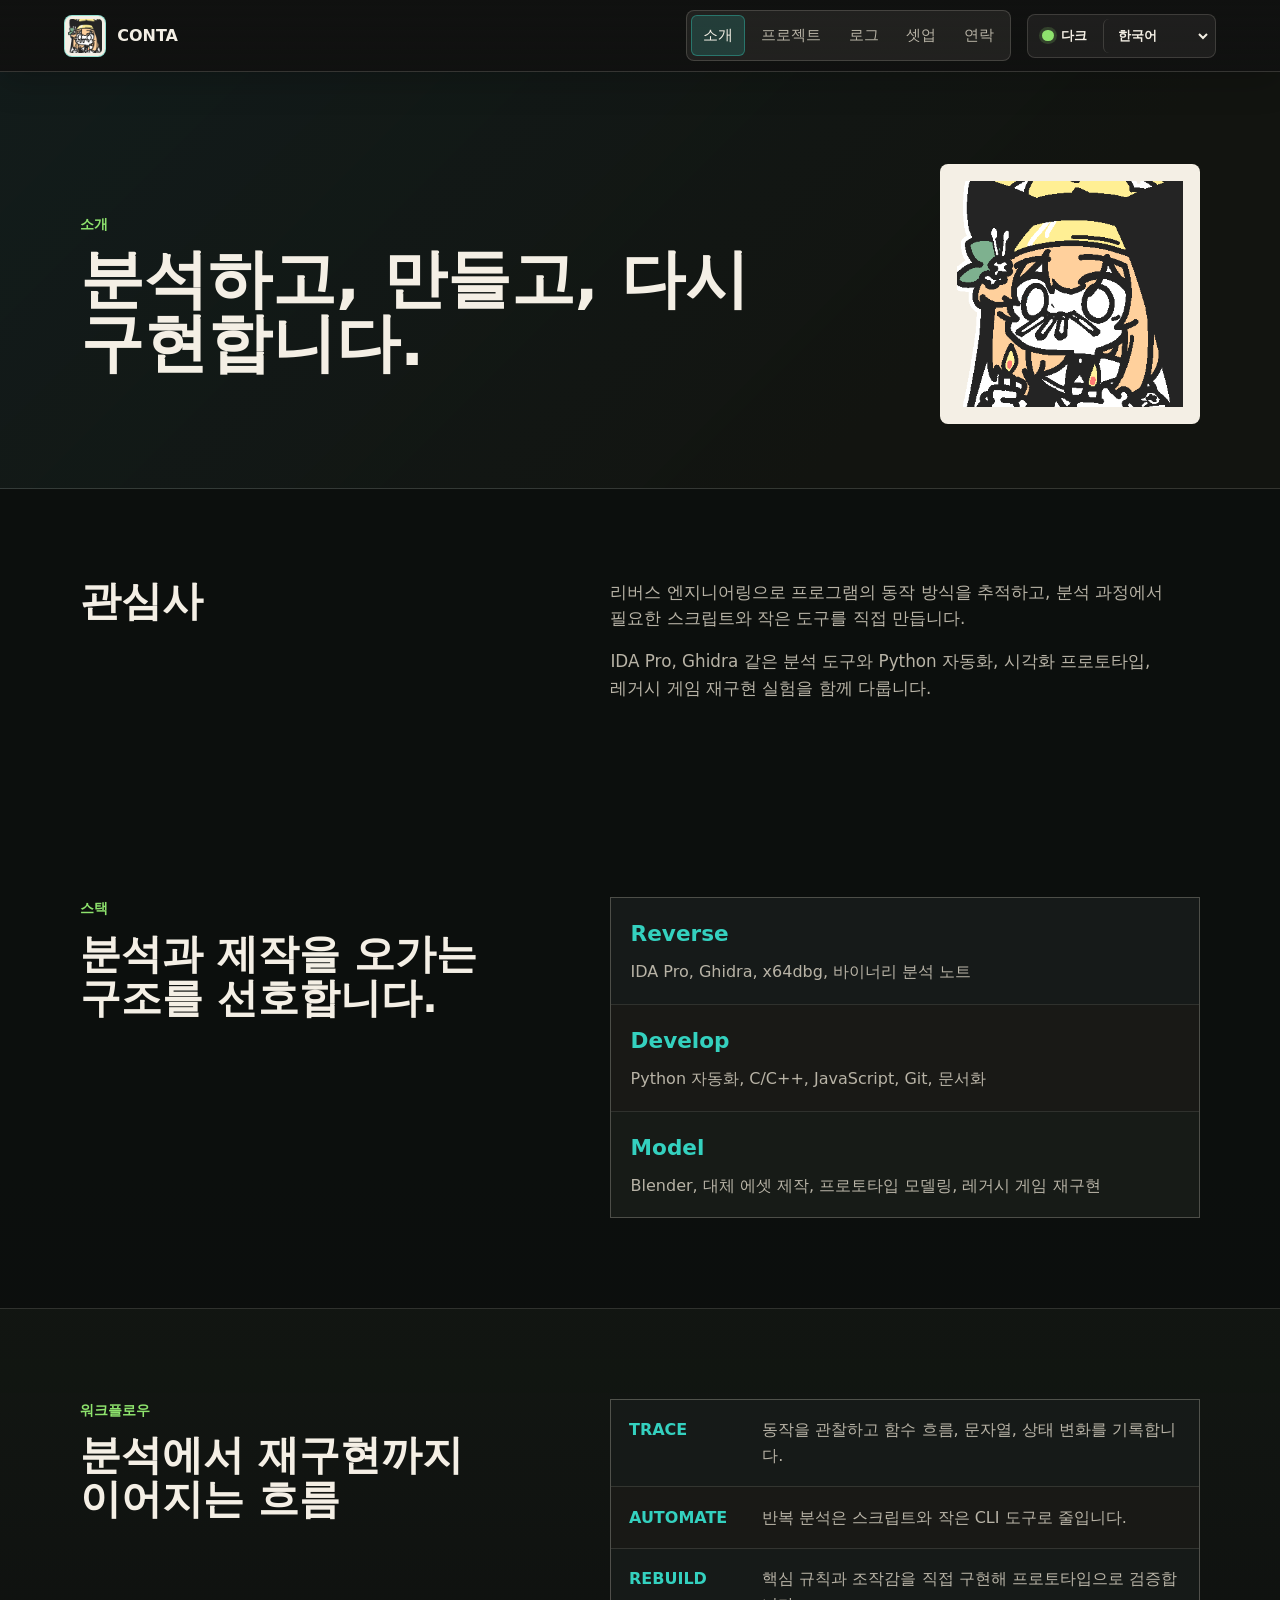
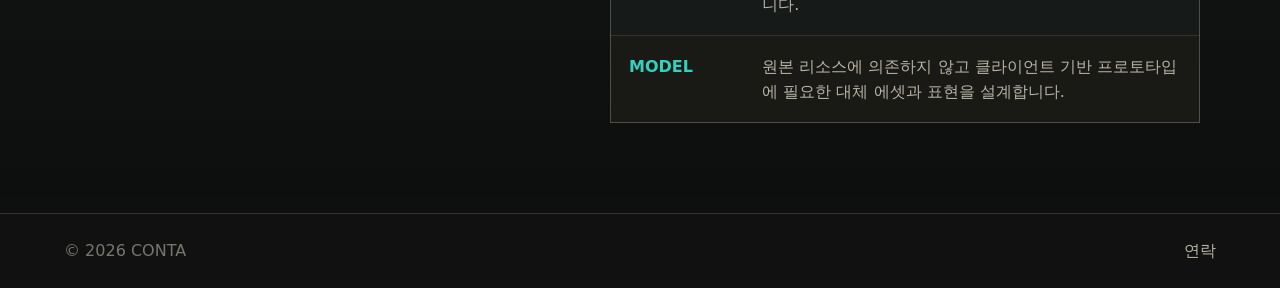
==== commit fe7b458b: "Update contact channels and model copy" ====
--- a/about.html
+++ b/about.html
@@ -9,7 +9,7 @@
     />
     <title>About | CONTA</title>
     <link rel="icon" type="image/png" href="assets/conta.png" />
-    <link rel="stylesheet" href="styles.css?v=language-layout-20260613" />
+    <link rel="stylesheet" href="styles.css?v=contact-mail-20260613" />
   </head>
   <body data-page="about">
     <header class="site-header" data-header>
@@ -113,7 +113,10 @@
             </li>
             <li>
               <span>Model</span>
-              <p data-i18n="workflowModel">원본 리소스 없이 필요한 대체 에셋을 새로 만들어 검증합니다.</p>
+              <p data-i18n="workflowModel">
+                원본 리소스에 의존하지 않고 클라이언트 기반 프로토타입에 필요한
+                대체 에셋과 표현을 설계합니다.
+              </p>
             </li>
           </ol>
         </div>
@@ -125,6 +128,6 @@
       <a href="contact.html" data-i18n="footerContact">Contact</a>
     </footer>
 
-    <script src="script.js?v=language-layout-20260613"></script>
+    <script src="script.js?v=contact-mail-20260613"></script>
   </body>
 </html>
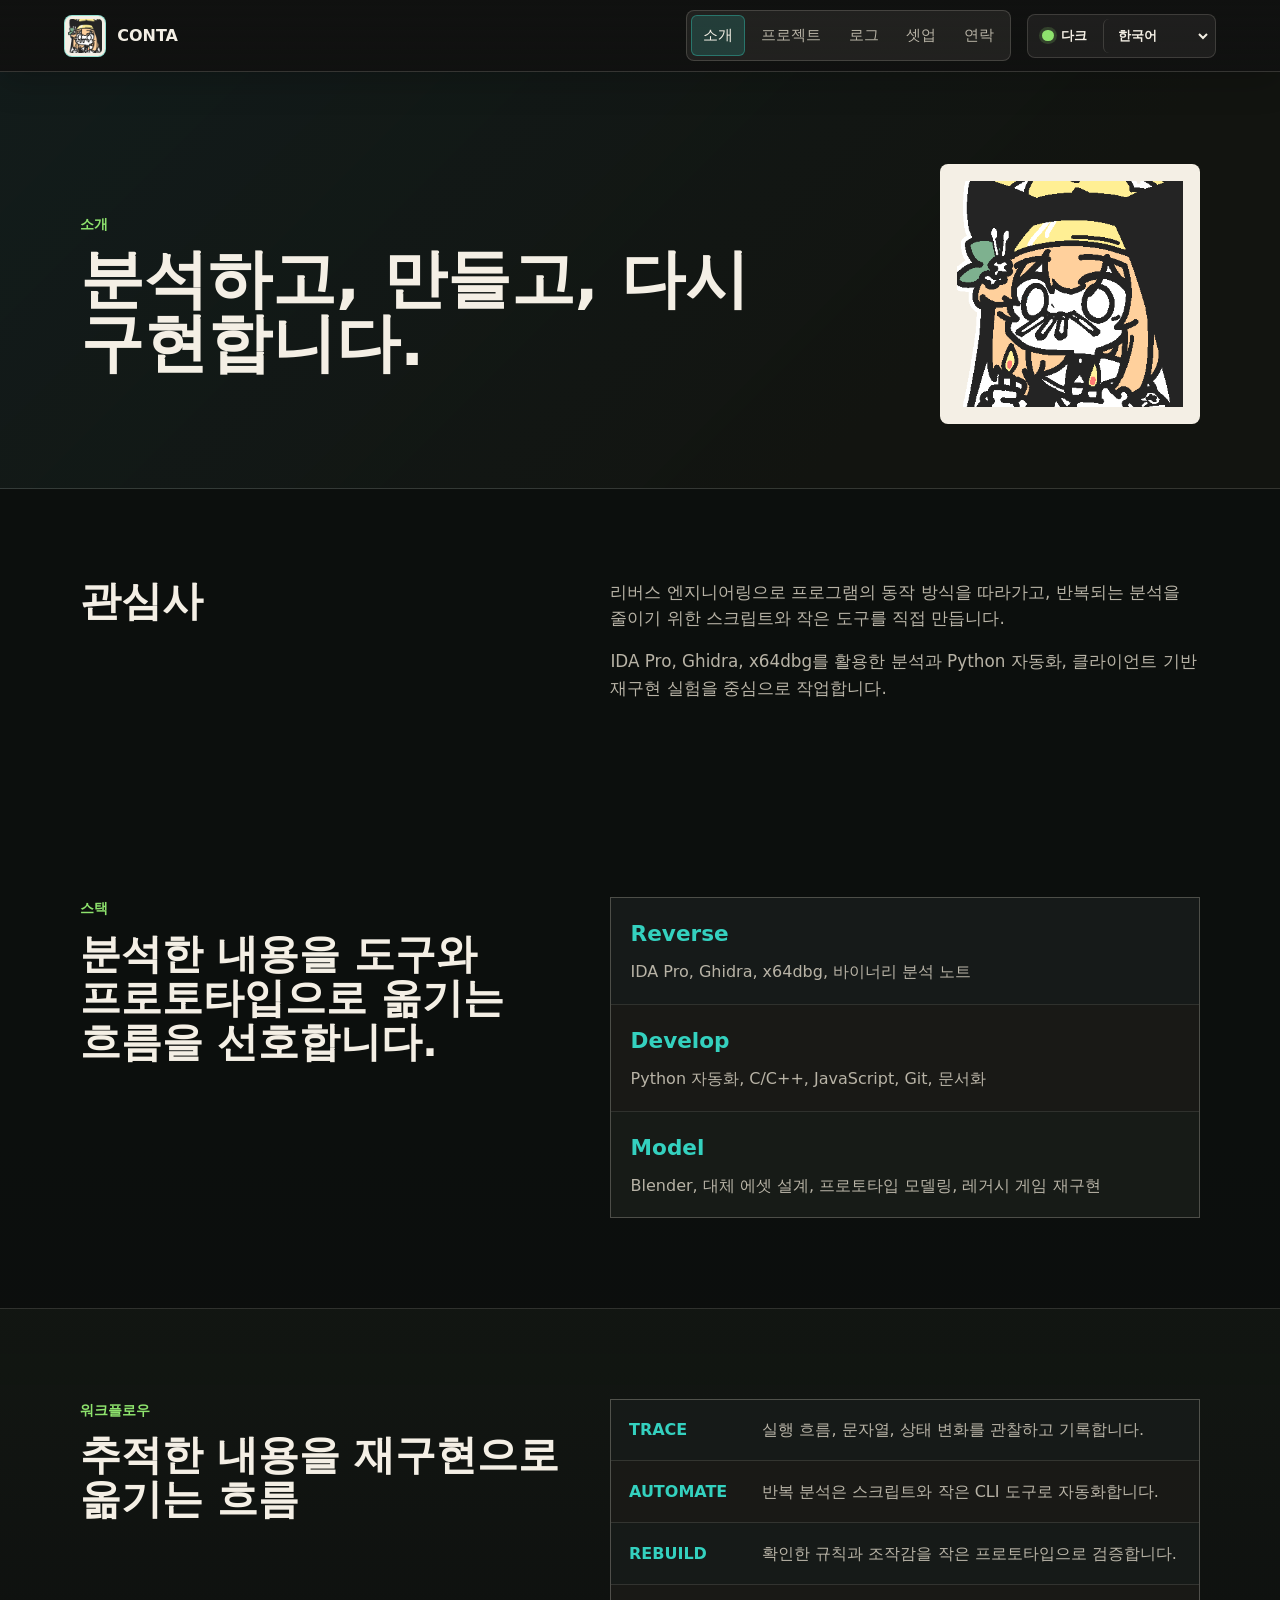
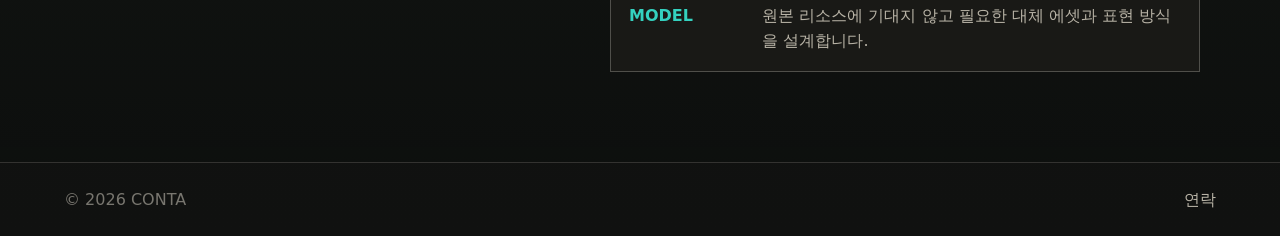
==== commit eb9ee9e0: "Polish copy and responsive QA" ====
--- a/about.html
+++ b/about.html
@@ -5,11 +5,11 @@
     <meta name="viewport" content="width=device-width, initial-scale=1" />
     <meta
       name="description"
-      content="CONTA의 소개. 리버스 엔지니어링, 개발, 레거시 게임 재구현에 관심을 둔 포트폴리오입니다."
+      content="CONTA의 리버스 엔지니어링, 분석 자동화, 클라이언트 기반 재구현 작업 소개입니다."
     />
     <title>About | CONTA</title>
     <link rel="icon" type="image/png" href="assets/conta.png" />
-    <link rel="stylesheet" href="styles.css?v=contact-mail-20260613" />
+    <link rel="stylesheet" href="styles.css?v=final-polish-20260613" />
   </head>
   <body data-page="about">
     <header class="site-header" data-header>
@@ -44,7 +44,7 @@
         <div class="section-inner page-hero-inner">
           <div>
             <p class="section-kicker" data-i18n="aboutKicker">About</p>
-            <h1 id="about-title" data-i18n="aboutTitle">분석하고, 만들고, 시각화합니다.</h1>
+            <h1 id="about-title" data-i18n="aboutTitle">분석하고, 만들고, 다시 구현합니다.</h1>
           </div>
           <img class="page-avatar" src="assets/conta.png" alt="CONTA profile illustration" />
         </div>
@@ -57,13 +57,12 @@
           </div>
           <div class="about-copy">
             <p data-i18n="aboutP1">
-              리버스 엔지니어링을 통해 프로그램이 어떻게 동작하는지 살펴보고,
-              분석 과정에서 필요한 스크립트와 작은 도구를 직접 만드는 일에
-              관심이 많습니다.
+              리버스 엔지니어링으로 프로그램의 동작 방식을 따라가고, 반복되는
+              분석을 줄이기 위한 스크립트와 작은 도구를 직접 만듭니다.
             </p>
             <p data-i18n="aboutP2">
-              IDA Pro, Ghidra 같은 분석 도구와 Python 자동화, 시각화 프로토타입,
-              레거시 게임 재구현 실험을 함께 다룹니다.
+              IDA Pro, Ghidra, x64dbg를 활용한 분석과 Python 자동화, 클라이언트
+              기반 재구현 실험을 중심으로 작업합니다.
             </p>
           </div>
         </div>
@@ -73,7 +72,7 @@
         <div class="section-inner stack-layout">
           <div>
             <p class="section-kicker" data-i18n="stackKicker">Stack</p>
-            <h2 data-i18n="stackTitle">분석과 제작을 오가는 구조를 선호합니다.</h2>
+            <h2 data-i18n="stackTitle">분석한 내용을 도구와 프로토타입으로 옮기는 흐름을 선호합니다.</h2>
           </div>
           <div class="stack-groups">
             <div class="stack-group">
@@ -86,7 +85,7 @@
             </div>
             <div class="stack-group">
               <h3>Model</h3>
-              <p data-i18n="stackModel">Blender, 대체 에셋 제작, 프로토타입 모델링, 레거시 게임 재구현</p>
+              <p data-i18n="stackModel">Blender, 대체 에셋 설계, 프로토타입 모델링, 레거시 게임 재구현</p>
             </div>
           </div>
         </div>
@@ -96,26 +95,26 @@
         <div class="section-inner workflow-layout">
           <div>
             <p class="section-kicker" data-i18n="workflowKicker">Workflow</p>
-            <h2 data-i18n="workflowTitle">분석에서 재구현까지 이어지는 흐름</h2>
+            <h2 data-i18n="workflowTitle">추적한 내용을 재구현으로 옮기는 흐름</h2>
           </div>
           <ol class="workflow-list">
             <li>
               <span>Trace</span>
-              <p data-i18n="workflowTrace">동작을 관찰하고 함수 흐름, 문자열, 상태 변화를 기록합니다.</p>
+              <p data-i18n="workflowTrace">실행 흐름, 문자열, 상태 변화를 관찰하고 기록합니다.</p>
             </li>
             <li>
               <span>Automate</span>
-              <p data-i18n="workflowAutomate">반복 분석은 스크립트와 작은 CLI 도구로 줄입니다.</p>
+              <p data-i18n="workflowAutomate">반복 분석은 스크립트와 작은 CLI 도구로 자동화합니다.</p>
             </li>
             <li>
               <span>Rebuild</span>
-              <p data-i18n="workflowRebuild">핵심 규칙과 조작감을 직접 구현해 프로토타입으로 검증합니다.</p>
+              <p data-i18n="workflowRebuild">확인한 규칙과 조작감을 작은 프로토타입으로 검증합니다.</p>
             </li>
             <li>
               <span>Model</span>
               <p data-i18n="workflowModel">
-                원본 리소스에 의존하지 않고 클라이언트 기반 프로토타입에 필요한
-                대체 에셋과 표현을 설계합니다.
+                원본 리소스에 기대지 않고 필요한 대체 에셋과 표현 방식을
+                설계합니다.
               </p>
             </li>
           </ol>
@@ -128,6 +127,6 @@
       <a href="contact.html" data-i18n="footerContact">Contact</a>
     </footer>
 
-    <script src="script.js?v=contact-mail-20260613"></script>
+    <script src="script.js?v=final-polish-20260613"></script>
   </body>
 </html>
--- a/styles.css
+++ b/styles.css
@@ -46,7 +46,7 @@
   --panel-olive: rgba(243, 251, 239, 0.94);
   --ink: #1d1d1f;
   --muted: #5f6368;
-  --subtle: #86868b;
+  --subtle: #6d6d73;
   --line: rgba(29, 29, 31, 0.13);
   --teal: #007c78;
   --amber: #9b5b00;
@@ -84,6 +84,7 @@
   color: var(--ink);
   font-family:
     Inter, ui-sans-serif, system-ui, -apple-system, BlinkMacSystemFont, "Segoe UI",
+    "Apple SD Gothic Neo", "Noto Sans KR", "PingFang SC", "Noto Sans SC",
     sans-serif;
   line-height: 1.6;
   letter-spacing: 0;
@@ -161,6 +162,7 @@
 .site-nav {
   display: flex;
   align-items: center;
+  min-width: 0;
   gap: 0.25rem;
   padding: 0.24rem;
   border: 1px solid var(--nav-border);
@@ -520,7 +522,7 @@
   position: absolute;
   left: 1rem;
   right: 1rem;
-  bottom: -16rem;
+  top: 0.95rem;
   display: grid;
   gap: 0.3rem;
   color: rgba(188, 255, 160, 0.88);
@@ -585,34 +587,40 @@
 @keyframes bootLog {
   0%,
   18% {
-    transform: translateY(0);
+    transform: translateY(118px);
     opacity: 0;
   }
 
   24% {
+    transform: translateY(94px);
     opacity: 1;
   }
 
   70% {
-    transform: translateY(-306px);
+    transform: translateY(-58px);
     opacity: 1;
   }
 
-  80%,
+  78% {
+    transform: translateY(-68px);
+    opacity: 1;
+  }
+
+  86%,
   100% {
-    transform: translateY(-330px);
+    transform: translateY(-78px);
     opacity: 0;
   }
 }
 
 @keyframes bootGreeting {
   0%,
-  72% {
+  76% {
     transform: translateY(-28%) translateX(-0.5rem);
     opacity: 0;
   }
 
-  82%,
+  86%,
   100% {
     transform: translateY(-34%) translateX(0);
     opacity: 1;
@@ -690,12 +698,17 @@
   box-shadow: 0 18px 48px var(--shadow);
 }
 
+.contact-card > * {
+  min-width: 0;
+}
+
 .page-hero h1 {
   margin: 0;
   max-width: 760px;
   font-size: 4rem;
   line-height: 1;
   word-break: keep-all;
+  overflow-wrap: break-word;
 }
 
 .page-lede {
@@ -777,6 +790,7 @@
 
 .project-card {
   min-height: 280px;
+  min-width: 0;
   display: flex;
   flex-direction: column;
   gap: 1rem;
@@ -820,6 +834,7 @@
 
 .setup-card {
   min-height: 360px;
+  min-width: 0;
   display: flex;
   flex-direction: column;
   gap: 1.2rem;
@@ -904,12 +919,24 @@
 .stack-group h3 {
   margin: 0;
   font-size: 1.35rem;
+  overflow-wrap: anywhere;
 }
 
 .project-card p,
 .stack-group p {
   margin: 0;
   color: var(--muted);
+  min-width: 0;
+}
+
+html[lang="zh-Hans"] .page-hero h1,
+html[lang="zh-Hans"] .section h2,
+html[lang="zh-Hans"] .project-card h2,
+html[lang="zh-Hans"] .setup-card h2,
+html[lang="zh-Hans"] .button {
+  word-break: normal;
+  overflow-wrap: anywhere;
+  line-break: loose;
 }
 
 .project-facts {
@@ -968,12 +995,17 @@
 .blog-feed {
   display: grid;
   gap: clamp(1rem, 3vw, 1.5rem);
+  width: min(920px, var(--content-width));
   max-width: min(920px, var(--content-width));
+  min-width: 0;
 }
 
 .blog-post {
   display: grid;
   gap: 1.1rem;
+  width: 100%;
+  max-width: 100%;
+  min-width: 0;
   padding: clamp(1.1rem, 3vw, 1.6rem);
   border: 1px solid var(--line);
   border-left: 3px solid var(--teal);
@@ -996,6 +1028,11 @@
   align-items: flex-start;
   justify-content: space-between;
   gap: 1rem;
+  min-width: 0;
+}
+
+.blog-post-header > div {
+  min-width: 0;
 }
 
 .blog-post h2 {
@@ -1003,6 +1040,7 @@
   font-size: clamp(1.55rem, 4vw, 2.25rem);
   line-height: 1.14;
   word-break: keep-all;
+  overflow-wrap: anywhere;
 }
 
 .blog-post > p,
@@ -1012,11 +1050,19 @@
   color: var(--muted);
   font-size: 1.03rem;
   word-break: keep-all;
+  overflow-wrap: anywhere;
 }
 
 .blog-copy {
   display: grid;
   gap: 0.85rem;
+  min-width: 0;
+}
+
+.blog-copy > * {
+  width: 100%;
+  max-width: 100%;
+  min-width: 0;
 }
 
 .blog-meta {
@@ -1038,6 +1084,8 @@
 .blog-media {
   display: grid;
   gap: 0.7rem;
+  max-width: 100%;
+  min-width: 0;
   margin: 0;
 }
 
@@ -1059,6 +1107,8 @@
 
 .blog-media-gallery {
   grid-template-columns: repeat(auto-fit, minmax(min(100%, 240px), 1fr));
+  max-width: 100%;
+  min-width: 0;
 }
 
 .blog-media-gallery figcaption {
@@ -1070,6 +1120,7 @@
   display: grid;
   gap: 0.55rem;
   align-content: start;
+  min-width: 0;
   border: 1px solid var(--line);
   border-radius: 8px;
   background: var(--bg-elevated);
@@ -1422,13 +1473,16 @@
     order: 2;
     width: 100%;
     flex: 0 0 100%;
-    overflow-x: auto;
+    flex-wrap: wrap;
+    overflow-x: visible;
     padding-bottom: 0.15rem;
   }
 
   .site-nav a {
+    flex: 1 1 auto;
     padding-top: 0.35rem;
     padding-bottom: 0.35rem;
+    text-align: center;
   }
 
   .site-controls {
@@ -1489,8 +1543,18 @@
   .blog-copy p,
   .blog-media figcaption {
     font-size: 1rem;
-    word-break: keep-all;
-    overflow-wrap: break-word;
+    word-break: normal;
+    overflow-wrap: anywhere;
+  }
+
+  .blog-feed,
+  .blog-feed > *,
+  .blog-post-header > div,
+  .blog-media,
+  .blog-media-gallery,
+  .gallery-item {
+    max-width: 100%;
+    min-width: 0;
   }
 
   .page-hero h1,
@@ -1500,6 +1564,13 @@
     overflow-wrap: break-word;
   }
 
+  .blog-post h2,
+  .blog-meta,
+  .gallery-item span {
+    word-break: normal;
+    overflow-wrap: anywhere;
+  }
+
   .button {
     max-width: 100%;
     white-space: normal;
@@ -1510,7 +1581,10 @@
     padding: 4rem 0;
   }
 
-  .section h2 {
+  .section > .section-inner > h2,
+  .about-grid h2,
+  .stack-layout h2,
+  .workflow-layout h2 {
     font-size: 1.9rem;
   }
 
